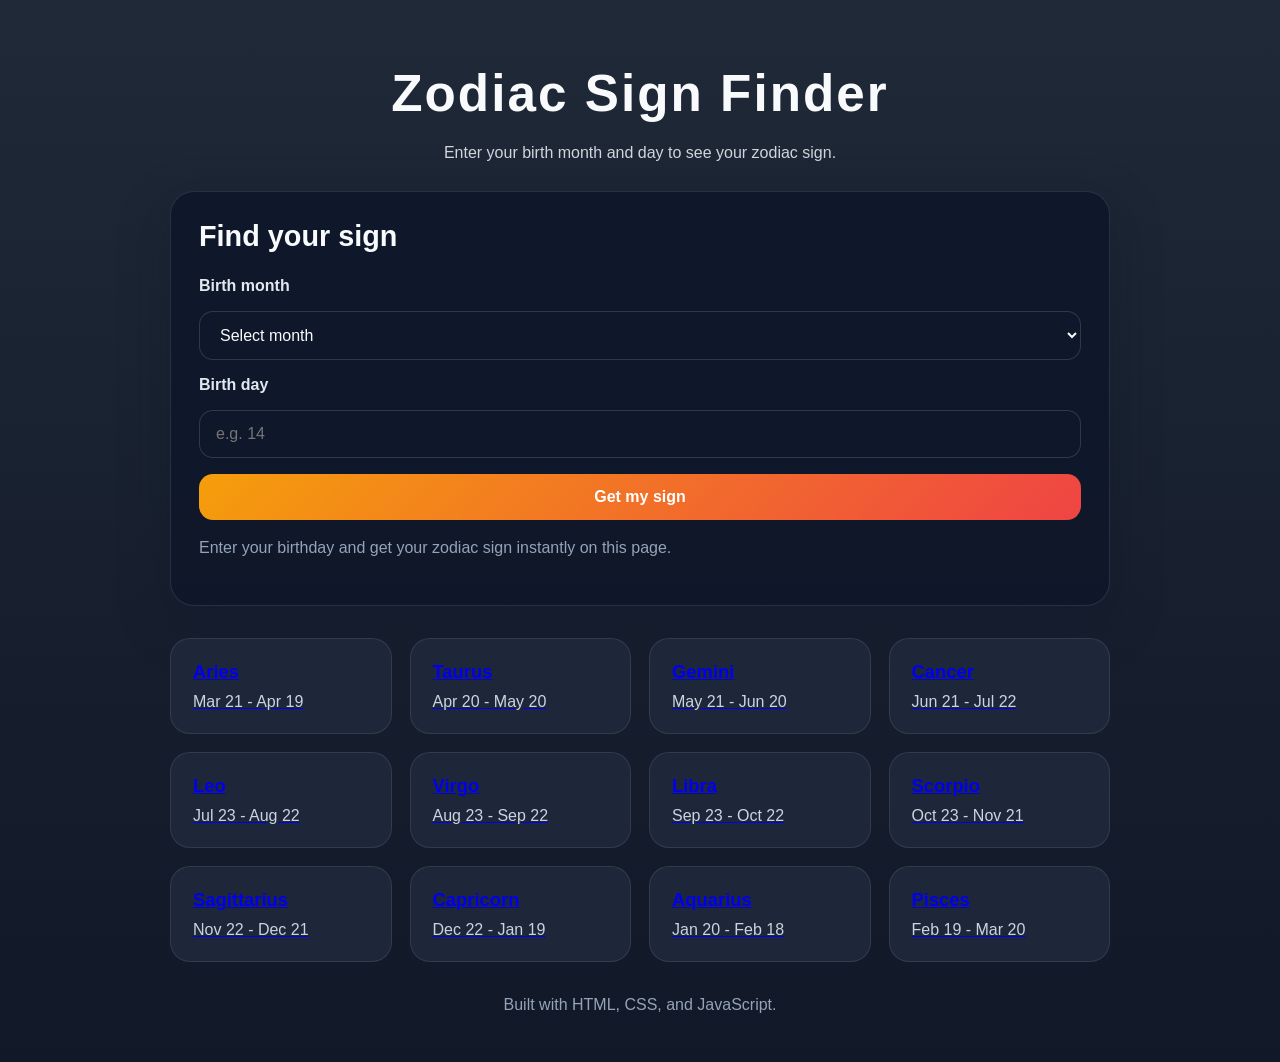
==== frontend/index.html @ d3443127 "First commit" ====
<!DOCTYPE html>
<html lang="en">
<head>
  <meta charset="UTF-8" />
  <meta name="viewport" content="width=device-width, initial-scale=1.0" />
  <title>Zodiac Sign Finder</title>
  <link rel="stylesheet" href="style.css" />
</head>
<body>
  <main class="page">
    <section class="hero">
      <h1>Zodiac Sign Finder</h1>
      <p>Enter your birth month and day to see your zodiac sign.</p>
    </section>

    <section class="card">
      <h2>Find your sign</h2>
      <form class="sign-form" id="zodiac-form">
        <label for="month">Birth month</label>
        <select id="month" name="month" required>
          <option value="">Select month</option>
          <option value="1">January</option>
          <option value="2">February</option>
          <option value="3">March</option>
          <option value="4">April</option>
          <option value="5">May</option>
          <option value="6">June</option>
          <option value="7">July</option>
          <option value="8">August</option>
          <option value="9">September</option>
          <option value="10">October</option>
          <option value="11">November</option>
          <option value="12">December</option>
        </select>

        <label for="day">Birth day</label>
        <input id="day" name="day" type="number" min="1" max="31" placeholder="e.g. 14" required />

        <button type="submit">Get my sign</button>
      </form>
      <p class="help-text">Enter your birthday and get your zodiac sign instantly on this page.</p>
      <p class="result" id="result" aria-live="polite"></p>
    </section>

    <section class="grid">
      <a href="pages/aries.html" class="sign-link">
        <article class="sign-card">
          <h3>Aries</h3>
          <p>Mar 21 - Apr 19</p>
        </article>
      </a>
      <a href="pages/taurus.html" class="sign-link">
        <article class="sign-card">
          <h3>Taurus</h3>
        <p>Apr 20 - May 20</p>
      </article>
      </a>
      <a href="pages/gemini.html" class="sign-link">
        <article class="sign-card">
          <h3>Gemini</h3>
          <p>May 21 - Jun 20</p>
        </article>
      </a>
      <a href="pages/cancer.html" class="sign-link">
        <article class="sign-card">
          <h3>Cancer</h3>
          <p>Jun 21 - Jul 22</p>
        </article>
      </a>
      <a href="pages/leo.html" class="sign-link">
        <article class="sign-card">
          <h3>Leo</h3>
        <p>Jul 23 - Aug 22</p>
      </article>
      </a>
      <a href="pages/virgo.html" class="sign-link">
        <article class="sign-card">
          <h3>Virgo</h3>
          <p>Aug 23 - Sep 22</p>
        </article>
      </a>
      <a href="pages/libra.html" class="sign-link">
        <article class="sign-card">
          <h3>Libra</h3>
          <p>Sep 23 - Oct 22</p>
        </article>
      </a>
      <a href="pages/scorpio.html" class="sign-link">
        <article class="sign-card">
          <h3>Scorpio</h3>
          <p>Oct 23 - Nov 21</p>
        </article>
      </a>
      <a href="pages/sagittarius.html" class="sign-link">
        <article class="sign-card">
          <h3>Sagittarius</h3>
          <p>Nov 22 - Dec 21</p>
        </article>
      </a>
      <a href="pages/capricorn.html" class="sign-link">
        <article class="sign-card">
          <h3>Capricorn</h3>
          <p>Dec 22 - Jan 19</p>
        </article>
      </a>
      <a href="pages/aquarius.html" class="sign-link">
        <article class="sign-card">
          <h3>Aquarius</h3>
          <p>Jan 20 - Feb 18</p>
        </article>
      </a>
      <a href="pages/pisces.html" class="sign-link">
        <article class="sign-card">
          <h3>Pisces</h3>
          <p>Feb 19 - Mar 20</p>
        </article>
      </a>
    </section>

    <footer class="footer">
      <p>Built with HTML, CSS, and JavaScript.</p>
    </footer>
  </main>
  <script src="script.js"></script>
</body>
</html>
---- frontend/style.css ----
* {
  box-sizing: border-box;
}

body {
  margin: 0;
  font-family: 'Segoe UI', Tahoma, Geneva, Verdana, sans-serif;
  background: linear-gradient(180deg, #1f2937, #111827);
  color: #f8fafc;
}

.page {
  max-width: 980px;
  margin: 0 auto;
  padding: 32px 20px;
}

.hero {
  text-align: center;
  padding: 32px 0 24px;
}

.hero h1 {
  margin: 0;
  font-size: clamp(2.5rem, 4vw, 4rem);
  letter-spacing: 0.04em;
}

.hero p {
  margin: 16px auto 0;
  max-width: 680px;
  line-height: 1.75;
  color: #d1d5db;
}

.card {
  background: rgba(15, 23, 42, 0.94);
  border: 1px solid rgba(148, 163, 184, 0.18);
  border-radius: 24px;
  padding: 28px;
  margin-bottom: 32px;
  box-shadow: 0 18px 50px rgba(15, 23, 42, 0.35);
}

.card h2 {
  margin-top: 0;
  font-size: 1.8rem;
}

.sign-form {
  display: grid;
  gap: 16px;
  margin-top: 20px;
}

.sign-form label {
  font-weight: 600;
  color: #e2e8f0;
}

.sign-form select,
.sign-form input {
  width: 100%;
  padding: 14px 16px;
  border-radius: 14px;
  border: 1px solid rgba(148, 163, 184, 0.24);
  background: #0f172a;
  color: #f8fafc;
  font-size: 1rem;
}

.sign-form button {
  padding: 14px 18px;
  border: none;
  border-radius: 14px;
  background: linear-gradient(135deg, #f59e0b, #ef4444);
  color: white;
  font-size: 1rem;
  font-weight: 700;
  cursor: pointer;
  transition: transform 0.2s ease, box-shadow 0.2s ease;
}

.sign-form button:hover {
  transform: translateY(-1px);
  box-shadow: 0 12px 24px rgba(239, 68, 68, 0.2);
}

.help-text {
  margin-top: 14px;
  color: #94a3b8;
  line-height: 1.7;
}

.grid {
  display: grid;
  gap: 18px;
  grid-template-columns: repeat(auto-fit, minmax(180px, 1fr));
}

.sign-card {
  background: rgba(30, 41, 59, 0.94);
  border: 1px solid rgba(148, 163, 184, 0.16);
  border-radius: 20px;
  padding: 22px;
}

.sign-card h3 {
  margin: 0 0 10px;
  font-size: 1.15rem;
}

.sign-card p {
  margin: 0;
  color: #cbd5e1;
}

.footer {
  margin-top: 34px;
  text-align: center;
  color: #94a3b8;
}

@media (max-width: 560px) {
  .page {
    padding: 20px 16px;
  }

  .card {
    padding: 22px;
  }
}
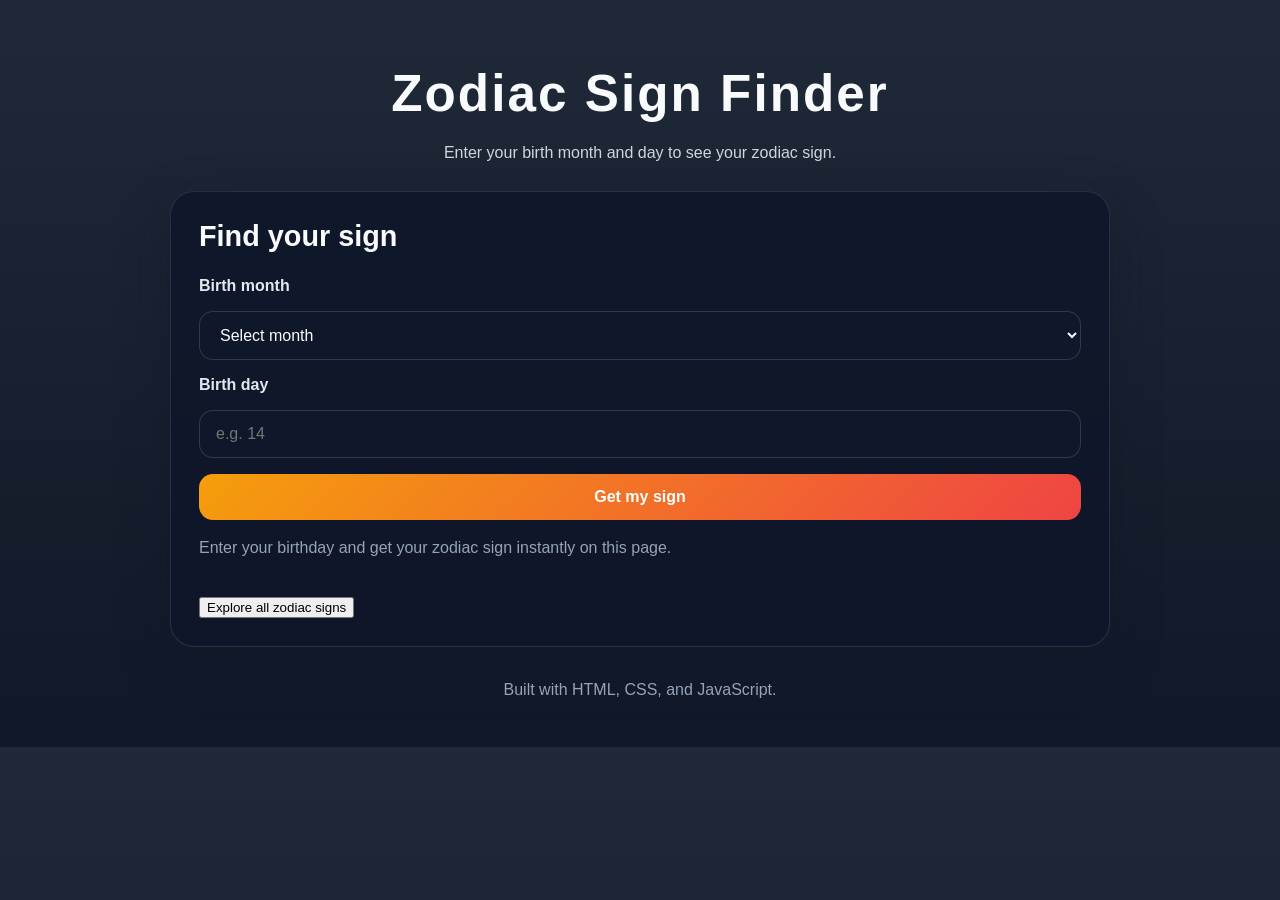
==== commit c0170e68: "first commit for frontend" ====
--- a/frontend/index.html
+++ b/frontend/index.html
@@ -39,10 +39,13 @@
         <button type="submit">Get my sign</button>
       </form>
       <p class="help-text">Enter your birthday and get your zodiac sign instantly on this page.</p>
-      <p class="result" id="result" aria-live="polite"></p>
+      <div class="result hidden" id="result" aria-live="polite"></div>
+      <button type="button" class="explore-btn" id="explore-btn">
+        Explore all zodiac signs
+      </button>
     </section>
 
-    <section class="grid">
+    <section class="grid hidden" id="zodiac-grid">
       <a href="pages/aries.html" class="sign-link">
         <article class="sign-card">
           <h3>Aries</h3>
--- a/frontend/style.css
+++ b/frontend/style.css
@@ -121,6 +121,74 @@
   color: #94a3b8;
 }
 
+.hidden {
+  display: none;
+}
+
+.explore-btn {
+  margin-top: 20px;
+}
+
+.detail-page {
+  min-height: 100vh;
+  padding: 40px 20px;
+}
+
+.back-button {
+  display: inline-block;
+  margin-bottom: 20px;
+  padding: 10px 18px;
+  background: #4f46e5;
+  color: white;
+  border-radius: 8px;
+  text-decoration: none;
+  font-weight: bold;
+  transition: 0.3s;
+}
+
+.back-button:hover {
+  background: #3730a3;
+}
+
+.detail-card {
+  color:#333;
+  max-width: 800px;
+  margin: 0 auto;
+  padding: 30px;
+  border-radius: 20px;
+  background: white;
+  box-shadow: 0 10px 30px rgba(0, 0, 0, 0.15);
+}
+
+.detail-card h1 {
+  color:#222;
+  text-align: center;
+  font-size: 42px;
+  margin-bottom: 10px;
+}
+
+.detail-card .date {
+  color:#666;
+  text-align: center;
+  font-weight: bold;
+  margin-bottom: 25px;
+}
+
+.detail-card h2 {
+  margin-top: 25px;
+  color: #7c3aed;
+}
+
+.detail-card p,
+.detail-card li {
+  color:#333;
+  line-height: 1.7;
+}
+
+.detail-card ul {
+  padding-left: 22px;
+}
+
 @media (max-width: 560px) {
   .page {
     padding: 20px 16px;
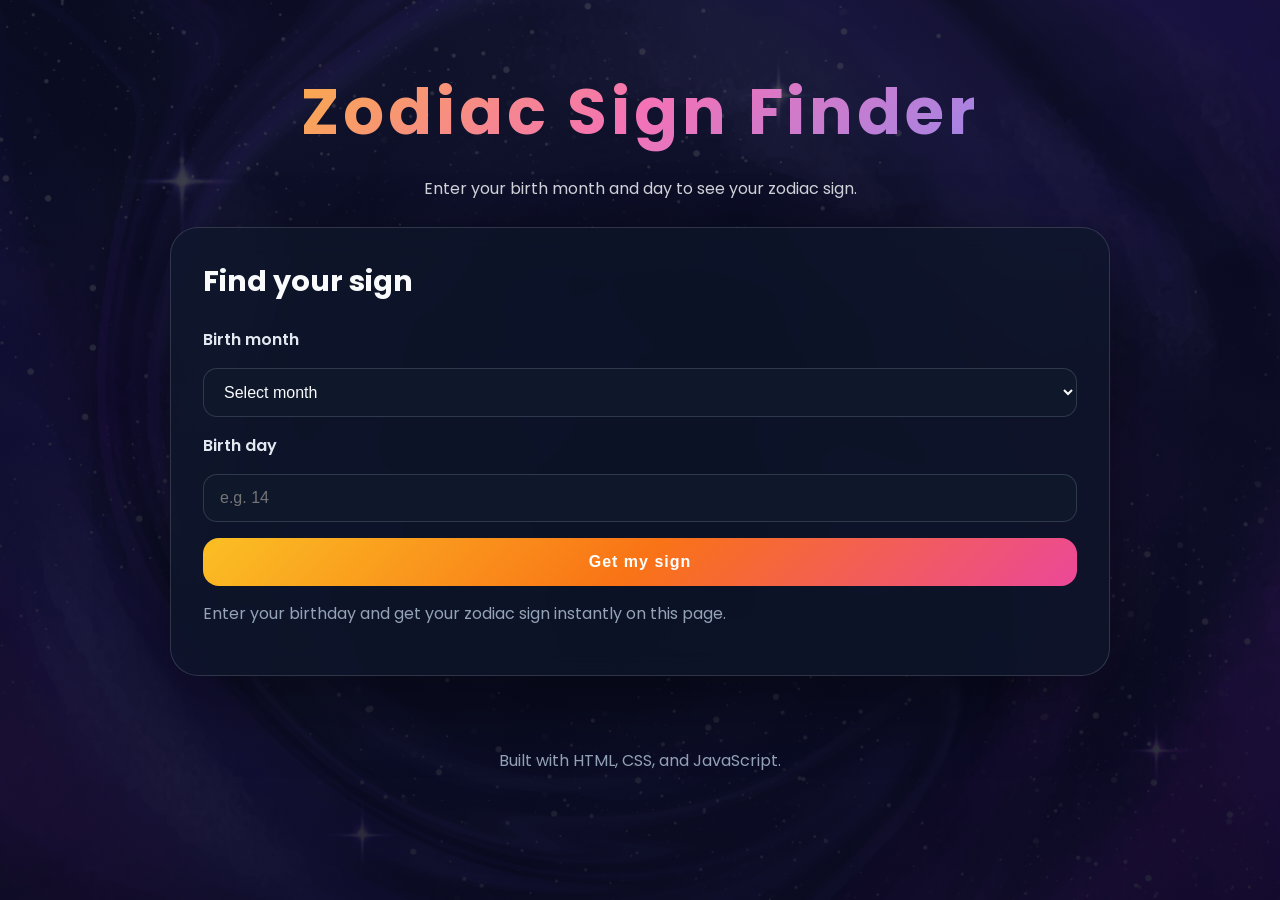
==== commit 740be1ea: "latest update add to all" ====
--- a/frontend/index.html
+++ b/frontend/index.html
@@ -40,12 +40,16 @@
       </form>
       <p class="help-text">Enter your birthday and get your zodiac sign instantly on this page.</p>
       <div class="result hidden" id="result" aria-live="polite"></div>
-      <button type="button" class="explore-btn" id="explore-btn">
+      <!-- <button type="button" class="explore-btn" id="explore-btn">
         Explore all zodiac signs
-      </button>
+      </button> -->
     </section>
 
     <section class="grid hidden" id="zodiac-grid">
+
+    </section>
+
+    <!-- <section class="grid hidden" id="zodiac-grid">
       <a href="pages/aries.html" class="sign-link">
         <article class="sign-card">
           <h3>Aries</h3>
@@ -118,12 +122,12 @@
           <p>Feb 19 - Mar 20</p>
         </article>
       </a>
-    </section>
+    </section> -->
 
     <footer class="footer">
       <p>Built with HTML, CSS, and JavaScript.</p>
     </footer>
   </main>
-  <script src="script.js"></script>
+  <script src="script.js?v=2"></script>
 </body>
 </html>
--- a/frontend/style.css
+++ b/frontend/style.css
@@ -1,3 +1,4 @@
+@import url('https://fonts.googleapis.com/css2?family=Cinzel:wght@700&family=Poppins:wght@300;400;500;600;700&display=swap');
 * {
   box-sizing: border-box;
 }
@@ -5,8 +6,12 @@
 body {
   margin: 0;
   font-family: 'Segoe UI', Tahoma, Geneva, Verdana, sans-serif;
-  background: linear-gradient(180deg, #1f2937, #111827);
+  background:
+    radial-gradient(circle at top left, rgba(139, 92, 246, 0.35), transparent 35%),
+    radial-gradient(circle at bottom right, rgba(245, 158, 11, 0.22), transparent 30%),
+    linear-gradient(180deg, #0f172a, #020617);
   color: #f8fafc;
+  min-height: 100vh;
 }
 
 .page {
@@ -20,10 +25,19 @@
   padding: 32px 0 24px;
 }
 
-.hero h1 {
+/* .hero h1 {
   margin: 0;
   font-size: clamp(2.5rem, 4vw, 4rem);
   letter-spacing: 0.04em;
+} */
+
+.hero h1 {
+  margin: 0;
+  font-size: clamp(2.8rem, 5vw, 4.5rem);
+  letter-spacing: 0.06em;
+  background: linear-gradient(135deg, #fbbf24, #f472b6, #818cf8);
+  -webkit-background-clip: text;
+  -webkit-text-fill-color: transparent;
 }
 
 .hero p {
@@ -33,13 +47,23 @@
   color: #d1d5db;
 }
 
-.card {
+/* .card {
   background: rgba(15, 23, 42, 0.94);
   border: 1px solid rgba(148, 163, 184, 0.18);
   border-radius: 24px;
   padding: 28px;
   margin-bottom: 32px;
   box-shadow: 0 18px 50px rgba(15, 23, 42, 0.35);
+} */
+
+.card {
+  background: rgba(15, 23, 42, 0.72);
+  border: 1px solid rgba(255, 255, 255, 0.14);
+  border-radius: 28px;
+  padding: 32px;
+  margin-bottom: 32px;
+  box-shadow: 0 24px 70px rgba(0, 0, 0, 0.35);
+  backdrop-filter: blur(14px);
 }
 
 .card h2 {
@@ -70,20 +94,21 @@
 }
 
 .sign-form button {
-  padding: 14px 18px;
+  padding: 15px 20px;
   border: none;
-  border-radius: 14px;
-  background: linear-gradient(135deg, #f59e0b, #ef4444);
+  border-radius: 16px;
+  background: linear-gradient(135deg, #fbbf24, #f97316, #ec4899);
   color: white;
   font-size: 1rem;
-  font-weight: 700;
+  font-weight: bold;
+  letter-spacing: 1px;
   cursor: pointer;
-  transition: transform 0.2s ease, box-shadow 0.2s ease;
+  transition: all .3s ease;
 }
 
 .sign-form button:hover {
-  transform: translateY(-1px);
-  box-shadow: 0 12px 24px rgba(239, 68, 68, 0.2);
+  transform: translateY(-3px);
+  box-shadow: 0 15px 35px rgba(236,72,153,.35);
 }
 
 .help-text {
@@ -148,14 +173,20 @@
 
 .back-button:hover {
   background: #3730a3;
+  transform: translateY(-5px);
+  transition: 0.3s;
 }
 
 .detail-card {
-  color:#333;
-  max-width: 800px;
+  font-size:30px;
+  text-align:center;
+  margin-bottom:10px;
+  color:#222;
+  max-width: 900px;
   margin: 0 auto;
   padding: 30px;
   border-radius: 20px;
+  transition: 0.3s;
   background: white;
   box-shadow: 0 10px 30px rgba(0, 0, 0, 0.15);
 }
@@ -174,9 +205,22 @@
   margin-bottom: 25px;
 }
 
-.detail-card h2 {
-  margin-top: 25px;
-  color: #7c3aed;
+/* .detail-card h2{
+
+    color:#6d28d9;
+
+    margin-top:35px;
+
+    margin-bottom:10px;
+
+} */
+
+.detail-card h2{
+    display:flex;
+    align-items:center;
+    justify-content:center;
+    gap:12px;
+    font-size:38px;
 }
 
 .detail-card p,
@@ -189,6 +233,184 @@
   padding-left: 22px;
 }
 
+.detail-card:hover {
+  transform: translateY(-5px);
+}
+
+.zodiac-image {
+  width:150px;
+  display:block;
+  margin: 0 auto 20px;
+}
+
+.card-image{
+
+    width:100%;
+
+    height:220px;
+
+    object-fit:cover;
+
+    border-radius:15px;
+
+    margin-bottom:15px;
+
+}
+
+.detail-image{
+
+    width:250px;
+
+    display:block;
+
+    margin:auto;
+
+    margin-bottom:30px;
+
+}
+
+.sign-icon {
+  font-size: 2.4rem;
+  margin-bottom: 12px;
+}
+
+.sign-card {
+  text-align: center;
+}
+
+.sign-card p:last-child {
+  margin-top: 10px;
+  color: #fbbf24;
+  font-weight: bold;
+}
+
+
+.sign-card {
+  background: rgba(30, 41, 59, 0.78);
+  border: 1px solid rgba(255, 255, 255, 0.14);
+  border-radius: 22px;
+  padding: 24px;
+  transition: 0.3s;
+  backdrop-filter: blur(10px);
+}
+
+.sign-card:hover {
+  transform: translateY(-8px);
+  box-shadow: 0 18px 40px rgba(129, 140, 248, 0.25);
+}
+/* DB detail page */
+/* #icon {
+  width: 120px;
+  height: 120px;
+  display: block;
+  margin: 0 auto 20px;
+  object-fit: contain;
+} */
+
+#icon{
+
+    width:170px;
+
+    display:block;
+
+    margin:auto;
+
+    margin-bottom:20px;
+
+}
+
+#name {
+  text-align: center;
+}
+
+#dateRange{
+    text-align:center;
+    color:#666;
+    font-size:18px;
+}
+
+#element{
+    text-align:center;
+    font-size:22px;
+    font-weight:bold;
+    color:#2563eb;
+    margin-bottom:35px;
+}
+
+#luckyColor{
+    font-weight:bold;
+    color:#7c3aed;
+}
+
+#description,
+#personality,
+#strengths,
+#weaknesses,
+#love,
+#career,
+#luckyColor,
+#luckyNumber{
+
+    background:#f8fafc;
+
+    border-left:6px solid #7c3aed;
+
+    border-radius:15px;
+
+    text-align: left;
+
+    padding:18px;
+
+    margin-bottom:25px;
+
+    box-shadow:0 8px 20px rgba(0,0,0,.08);
+
+}
+
+#description:hover,
+#personality:hover,
+#strengths:hover,
+#weaknesses:hover,
+#love:hover,
+#career:hover{
+
+    transform:translateY(-4px);
+
+    transition:.3s;
+
+}
+
+.explore-btn {
+  width: 100%;
+  margin-top: 24px;
+  padding: 15px;
+  border: none;
+  border-radius: 16px;
+  background: linear-gradient(135deg, #6366f1, #8b5cf6);
+  color: white;
+  font-size: 1rem;
+  font-weight: bold;
+  cursor: pointer;
+  transition: all .3s ease;
+}
+
+.explore-btn:hover {
+  transform: translateY(-3px);
+  box-shadow: 0 15px 35px rgba(99,102,241,.35);
+}
+
+.sign-icon-img {
+  width: 70px;
+  height: 70px;
+  object-fit: contain;
+  display: block;
+  margin: 0 auto 14px;
+}
+
+.sign-link {
+  text-decoration: none;
+}
+
 @media (max-width: 560px) {
   .page {
     padding: 20px 16px;
@@ -198,3 +420,328 @@
     padding: 22px;
   }
 }
+/* ===== Professional Detail Page Design ===== */
+
+.detail-page {
+  min-height: 100vh;
+  padding: 40px 20px;
+  background: linear-gradient(135deg, #15162b, #30204f, #0f172a);
+  color: #f8fafc;
+}
+
+.detail-card {
+  max-width: 780px;
+  margin: 30px auto;
+  padding: 36px;
+  border-radius: 28px;
+  background: rgba(20, 24, 45, 0.88);
+  box-shadow: 0 25px 70px rgba(0, 0, 0, 0.45);
+  border: 1px solid rgba(255, 255, 255, 0.12);
+  animation: detailFade 0.6s ease;
+}
+
+.zodiac-image {
+  display: block;
+  width: 170px;
+  height: 170px;
+  object-fit: cover;
+  border-radius: 22px;
+  margin: 0 auto 18px;
+  box-shadow: 0 0 35px rgba(255, 210, 90, 0.45);
+}
+
+.detail-card h1 {
+  text-align: center;
+  font-size: 42px;
+  margin: 10px 0;
+  color: #ffffff;
+}
+
+#dateRange {
+  text-align: center;
+  color: #cbd5e1;
+  margin-bottom: 30px;
+  background: transparent;
+}
+
+.detail-card h2 {
+  margin-top: 24px;
+  margin-bottom: 10px;
+  color: #facc15;
+  border-left: none;
+  padding-left: 0;
+  font-size: 22px;
+}
+
+.detail-card p {
+  color: #e5e7eb;
+  background: rgba(255, 255, 255, 0.08);
+  padding: 14px 16px;
+  border-radius: 14px;
+  line-height: 1.7;
+  margin: 0 0 12px;
+}
+
+#element,
+#luckyColor,
+#luckyNumber {
+  display: inline-block;
+  min-width: 120px;
+  text-align: center;
+  color: #111827;
+  background: #facc15;
+  font-weight: 700;
+}
+
+.back-button {
+  display: inline-block;
+  padding: 10px 18px;
+  border-radius: 999px;
+  background: rgba(255, 255, 255, 0.14);
+  color: white;
+  text-decoration: none;
+  font-weight: 700;
+}
+
+.back-button:hover {
+  background: #facc15;
+  color: #111827;
+}
+
+@keyframes detailFade {
+  from {
+    opacity: 0;
+    transform: translateY(28px);
+  }
+  to {
+    opacity: 1;
+    transform: translateY(0);
+  }
+}
+.detail-card p {
+  color: #1f2937 !important;
+  background: #ffffff !important;
+  font-weight: 600;
+}
+
+#description,
+#personality,
+#strengths,
+#weaknesses,
+#love,
+#career {
+  color: #1f2937 !important;
+  background: #ffffff !important;
+}
+
+#element,
+#luckyColor,
+#luckyNumber {
+  color: #111827 !important;
+  background: #facc15 !important;
+  font-weight: 700;
+}
+
+.detail-card h2 {
+  color: #facc15 !important;
+}
+/* ===== Better Text Design for Detail Page ===== */
+
+.detail-card p {
+  background: rgba(255, 255, 255, 0.08) !important;
+  color: #e5e7eb !important;
+  border: 1px solid rgba(255, 255, 255, 0.12);
+  border-radius: 14px;
+  padding: 14px 16px;
+  line-height: 1.8;
+  font-size: 15px;
+  font-weight: 500;
+  letter-spacing: 0.2px;
+  box-shadow: none;
+}
+
+#description,
+#personality,
+#strengths,
+#weaknesses,
+#love,
+#career {
+  background: rgba(15, 23, 42, 0.65) !important;
+  color: #f1f5f9 !important;
+}
+
+#dateRange {
+  background: transparent !important;
+  color: #cbd5e1 !important;
+  text-align: center;
+  border: none;
+}
+
+#element,
+#luckyColor,
+#luckyNumber {
+  background: linear-gradient(135deg, #facc15, #f97316) !important;
+  color: #111827 !important;
+  font-weight: 800;
+  border: none;
+}
+
+.detail-card h2 {
+  color: #facc15 !important;
+  text-align: center;
+  border-left: none !important;
+  padding-left: 0 !important;
+  margin-top: 26px;
+  font-size: 18px;
+  letter-spacing: 0.4px;
+}
+body {
+    font-family: 'Poppins', sans-serif;
+}
+
+.detail-card h1 {
+    font-family: 'Cinzel', serif;
+    font-size: 42px;
+    letter-spacing: 2px;
+    color: #fff;
+}
+
+.detail-card h2 {
+    font-family: 'Poppins', sans-serif;
+    font-weight: 700;
+}
+
+.detail-card p {
+    font-family: 'Poppins', sans-serif;
+    font-size: 16px;
+    line-height: 1.8;
+}
+.detail-card p {
+    text-align: left;
+}
+.detail-card p {
+    transition: all 0.3s ease;
+}
+
+.detail-card p:hover {
+    transform: translateY(-3px);
+    border-color: #facc15;
+    box-shadow: 0 0 15px rgba(250,204,21,0.4);
+}
+#name {
+    font-size: 48px;
+    color: #ffd700;
+    text-shadow: 0 0 15px rgba(255,215,0,0.7);
+}
+body {
+  background:
+    linear-gradient(rgba(5, 7, 25, 0.75), rgba(5, 7, 25, 0.85)),
+    url("Images/galaxy-bg.jpg");
+
+  background-size: cover;
+  background-position: center;
+  background-repeat: no-repeat;
+  background-attachment: fixed;
+}
+.sign-card img {
+    width: 180px;
+    height: 260px;
+    object-fit: cover;
+    border-radius: 18px;
+    transition: 0.3s;
+}
+#zodiac-grid {
+  display: grid;
+  grid-template-columns: repeat(4, 1fr);
+  gap: 22px;
+  max-width: 920px;
+  margin: 36px auto;
+}
+
+.sign-link {
+  text-decoration: none;
+}
+
+.sign-card {
+  padding: 0 !important;
+  background: transparent !important;
+  border: none !important;
+  box-shadow: none !important;
+  overflow: hidden;
+  border-radius: 22px;
+}
+
+.sign-icon-img {
+  width: 100%;
+  height: 300px;
+  object-fit: contain;
+  border-radius: 22px;
+  transition: 0.35s ease;
+  box-shadow: 0 12px 35px rgba(0, 0, 0, 0.45);
+}
+
+.sign-icon-img:hover {
+  transform: scale(1.07) translateY(-6px);
+  box-shadow: 0 0 35px rgba(250, 204, 21, 0.8);
+}
+
+@media (max-width: 768px) {
+  #zodiac-grid {
+    grid-template-columns: repeat(2, 1fr);
+  }
+
+  .sign-icon-img {
+    height: 230px;
+  }
+}
+#zodiac-grid {
+  grid-template-columns: repeat(3, 1fr) !important;
+  gap: 28px !important;
+  max-width: 980px !important;
+}
+
+.sign-card {
+  width: 260px !important;
+  height: 360px !important;
+  overflow: visible !important;
+}
+
+.sign-icon-img {
+  width: 260px !important;
+  height: 360px !important;
+  object-fit: contain !important;
+  border-radius: 22px;
+}
+.result-box {
+  text-align: center;
+  padding: 24px;
+  margin-top: 20px;
+  border-radius: 22px;
+  background: rgba(15, 23, 42, 0.75);
+  border: 1px solid rgba(250, 204, 21, 0.35);
+  box-shadow: 0 0 35px rgba(250, 204, 21, 0.25);
+}
+
+.result-symbol {
+  font-size: 70px;
+  color: #facc15;
+  text-shadow: 0 0 20px rgba(250, 204, 21, 0.9);
+}
+
+.result-box h3 {
+  font-size: 42px;
+  color: #ffffff;
+  margin: 8px 0;
+}
+
+.result-date {
+  color: #c4b5fd;
+  font-size: 18px;
+  font-weight: 700;
+}
+
+.result-element {
+  color: #38bdf8;
+  font-size: 18px;
+  font-weight: 800;
+}
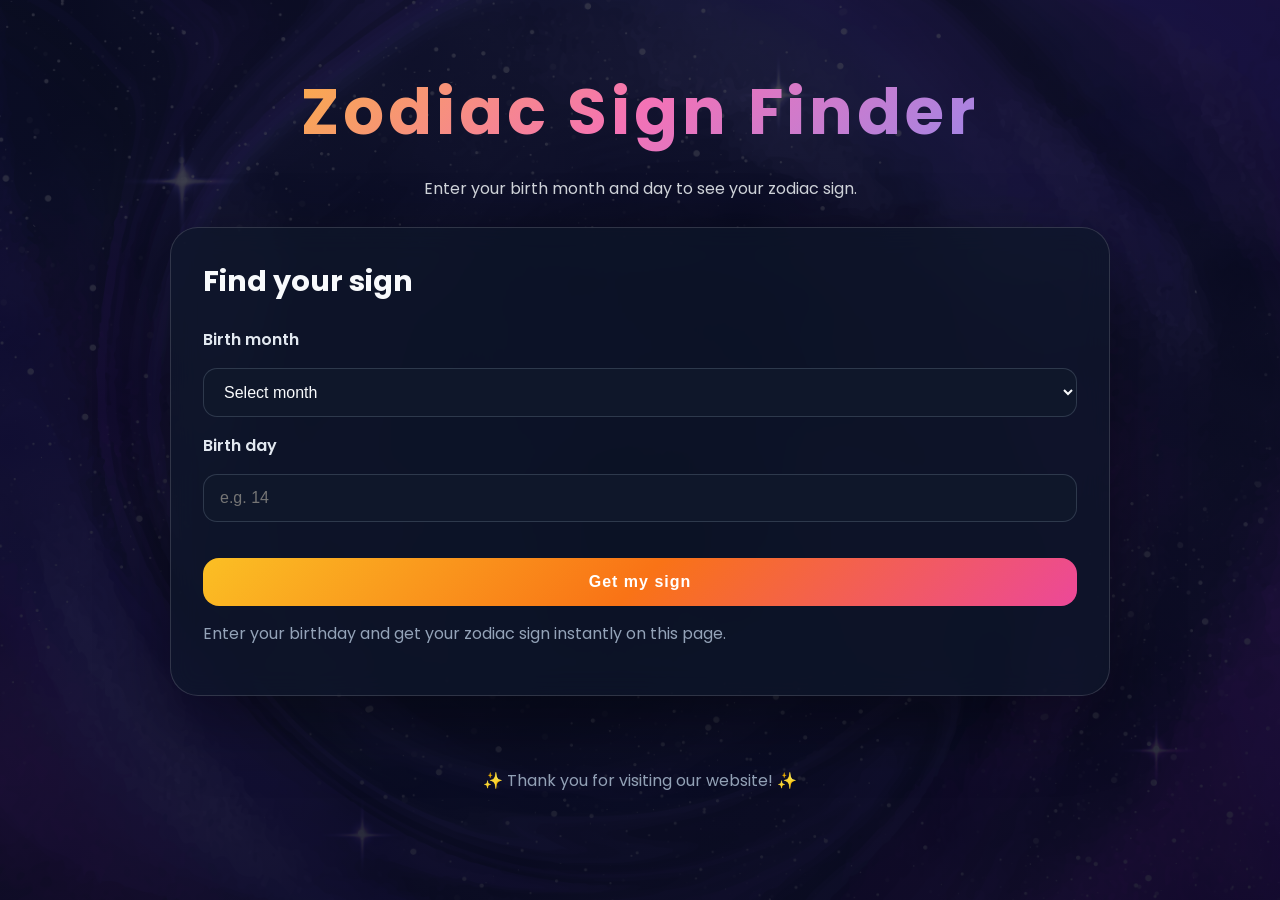
==== commit 7a5e45f6: "update latest" ====
--- a/frontend/index.html
+++ b/frontend/index.html
@@ -125,7 +125,7 @@
     </section> -->
 
     <footer class="footer">
-      <p>Built with HTML, CSS, and JavaScript.</p>
+      <p>✨ Thank you for visiting our website! ✨</p>
     </footer>
   </main>
   <script src="script.js?v=2"></script>
--- a/frontend/style.css
+++ b/frontend/style.css
@@ -1,17 +1,21 @@
 @import url('https://fonts.googleapis.com/css2?family=Cinzel:wght@700&family=Poppins:wght@300;400;500;600;700&display=swap');
+
 * {
   box-sizing: border-box;
 }
 
 body {
   margin: 0;
-  font-family: 'Segoe UI', Tahoma, Geneva, Verdana, sans-serif;
+  min-height: 100vh;
+  font-family: 'Poppins', sans-serif;
+  color: #f8fafc;
   background:
-    radial-gradient(circle at top left, rgba(139, 92, 246, 0.35), transparent 35%),
-    radial-gradient(circle at bottom right, rgba(245, 158, 11, 0.22), transparent 30%),
-    linear-gradient(180deg, #0f172a, #020617);
-  color: #f8fafc;
-  min-height: 100vh;
+    linear-gradient(rgba(5, 7, 25, 0.75), rgba(5, 7, 25, 0.85)),
+    url("Images/galaxy-bg.jpg");
+  background-size: cover;
+  background-position: center;
+  background-repeat: no-repeat;
+  background-attachment: fixed;
 }
 
 .page {
@@ -24,12 +28,6 @@
   text-align: center;
   padding: 32px 0 24px;
 }
-
-/* .hero h1 {
-  margin: 0;
-  font-size: clamp(2.5rem, 4vw, 4rem);
-  letter-spacing: 0.04em;
-} */
 
 .hero h1 {
   margin: 0;
@@ -46,15 +44,6 @@
   line-height: 1.75;
   color: #d1d5db;
 }
-
-/* .card {
-  background: rgba(15, 23, 42, 0.94);
-  border: 1px solid rgba(148, 163, 184, 0.18);
-  border-radius: 24px;
-  padding: 28px;
-  margin-bottom: 32px;
-  box-shadow: 0 18px 50px rgba(15, 23, 42, 0.35);
-} */
 
 .card {
   background: rgba(15, 23, 42, 0.72);
@@ -93,7 +82,10 @@
   font-size: 1rem;
 }
 
-.sign-form button {
+.sign-form button,
+.explore-btn {
+  width: 100%;
+  margin-top: 20px;
   padding: 15px 20px;
   border: none;
   border-radius: 16px;
@@ -103,12 +95,13 @@
   font-weight: bold;
   letter-spacing: 1px;
   cursor: pointer;
-  transition: all .3s ease;
-}
-
-.sign-form button:hover {
+  transition: all 0.3s ease;
+}
+
+.sign-form button:hover,
+.explore-btn:hover {
   transform: translateY(-3px);
-  box-shadow: 0 15px 35px rgba(236,72,153,.35);
+  box-shadow: 0 15px 35px rgba(236, 72, 153, 0.35);
 }
 
 .help-text {
@@ -117,27 +110,8 @@
   line-height: 1.7;
 }
 
-.grid {
-  display: grid;
-  gap: 18px;
-  grid-template-columns: repeat(auto-fit, minmax(180px, 1fr));
-}
-
-.sign-card {
-  background: rgba(30, 41, 59, 0.94);
-  border: 1px solid rgba(148, 163, 184, 0.16);
-  border-radius: 20px;
-  padding: 22px;
-}
-
-.sign-card h3 {
-  margin: 0 0 10px;
-  font-size: 1.15rem;
-}
-
-.sign-card p {
-  margin: 0;
-  color: #cbd5e1;
+.hidden {
+  display: none;
 }
 
 .footer {
@@ -146,287 +120,106 @@
   color: #94a3b8;
 }
 
-.hidden {
-  display: none;
-}
-
-.explore-btn {
+/* Result box */
+
+.result-box {
+  text-align: center;
+  padding: 24px;
   margin-top: 20px;
-}
+  border-radius: 22px;
+  background: rgba(15, 23, 42, 0.75);
+  border: 1px solid rgba(250, 204, 21, 0.35);
+  box-shadow: 0 0 35px rgba(250, 204, 21, 0.25);
+}
+
+.result-symbol {
+  font-size: 70px;
+  color: #facc15;
+  text-shadow: 0 0 20px rgba(250, 204, 21, 0.9);
+}
+
+.result-box h3 {
+  font-size: 42px;
+  color: #ffffff;
+  margin: 8px 0;
+}
+
+.result-date {
+  color: #c4b5fd;
+  font-size: 18px;
+  font-weight: 700;
+}
+
+.result-element {
+  color: #38bdf8;
+  font-size: 18px;
+  font-weight: 800;
+}
+
+/* Zodiac grid */
+
+#zodiac-grid {
+  display: grid;
+  grid-template-columns: repeat(3, 1fr);
+  gap: 28px;
+  max-width: 980px;
+  margin: 36px auto;
+}
+
+.sign-link {
+  text-decoration: none;
+}
+
+.sign-card {
+  width: 260px;
+  height: 360px;
+  padding: 0;
+  background: transparent;
+  border: none;
+  box-shadow: none;
+  overflow: visible;
+  border-radius: 22px;
+  transition: 0.3s ease;
+}
+
+.sign-icon-img {
+  width: 260px;
+  height: 360px;
+  object-fit: contain;
+  border-radius: 22px;
+  transition: 0.35s ease;
+  box-shadow: 0 12px 35px rgba(0, 0, 0, 0.45);
+}
+
+.sign-icon-img:hover {
+  transform: scale(1.07) translateY(-6px);
+  box-shadow: 0 0 35px rgba(250, 204, 21, 0.8);
+}
+
+/* Detail page */
 
 .detail-page {
   min-height: 100vh;
   padding: 40px 20px;
+  color: #f8fafc;
 }
 
 .back-button {
   display: inline-block;
   margin-bottom: 20px;
   padding: 10px 18px;
-  background: #4f46e5;
+  border-radius: 999px;
+  background: rgba(255, 255, 255, 0.14);
   color: white;
-  border-radius: 8px;
   text-decoration: none;
-  font-weight: bold;
+  font-weight: 700;
   transition: 0.3s;
 }
 
 .back-button:hover {
-  background: #3730a3;
-  transform: translateY(-5px);
-  transition: 0.3s;
-}
-
-.detail-card {
-  font-size:30px;
-  text-align:center;
-  margin-bottom:10px;
-  color:#222;
-  max-width: 900px;
-  margin: 0 auto;
-  padding: 30px;
-  border-radius: 20px;
-  transition: 0.3s;
-  background: white;
-  box-shadow: 0 10px 30px rgba(0, 0, 0, 0.15);
-}
-
-.detail-card h1 {
-  color:#222;
-  text-align: center;
-  font-size: 42px;
-  margin-bottom: 10px;
-}
-
-.detail-card .date {
-  color:#666;
-  text-align: center;
-  font-weight: bold;
-  margin-bottom: 25px;
-}
-
-/* .detail-card h2{
-
-    color:#6d28d9;
-
-    margin-top:35px;
-
-    margin-bottom:10px;
-
-} */
-
-.detail-card h2{
-    display:flex;
-    align-items:center;
-    justify-content:center;
-    gap:12px;
-    font-size:38px;
-}
-
-.detail-card p,
-.detail-card li {
-  color:#333;
-  line-height: 1.7;
-}
-
-.detail-card ul {
-  padding-left: 22px;
-}
-
-.detail-card:hover {
-  transform: translateY(-5px);
-}
-
-.zodiac-image {
-  width:150px;
-  display:block;
-  margin: 0 auto 20px;
-}
-
-.card-image{
-
-    width:100%;
-
-    height:220px;
-
-    object-fit:cover;
-
-    border-radius:15px;
-
-    margin-bottom:15px;
-
-}
-
-.detail-image{
-
-    width:250px;
-
-    display:block;
-
-    margin:auto;
-
-    margin-bottom:30px;
-
-}
-
-.sign-icon {
-  font-size: 2.4rem;
-  margin-bottom: 12px;
-}
-
-.sign-card {
-  text-align: center;
-}
-
-.sign-card p:last-child {
-  margin-top: 10px;
-  color: #fbbf24;
-  font-weight: bold;
-}
-
-
-.sign-card {
-  background: rgba(30, 41, 59, 0.78);
-  border: 1px solid rgba(255, 255, 255, 0.14);
-  border-radius: 22px;
-  padding: 24px;
-  transition: 0.3s;
-  backdrop-filter: blur(10px);
-}
-
-.sign-card:hover {
-  transform: translateY(-8px);
-  box-shadow: 0 18px 40px rgba(129, 140, 248, 0.25);
-}
-/* DB detail page */
-/* #icon {
-  width: 120px;
-  height: 120px;
-  display: block;
-  margin: 0 auto 20px;
-  object-fit: contain;
-} */
-
-#icon{
-
-    width:170px;
-
-    display:block;
-
-    margin:auto;
-
-    margin-bottom:20px;
-
-}
-
-#name {
-  text-align: center;
-}
-
-#dateRange{
-    text-align:center;
-    color:#666;
-    font-size:18px;
-}
-
-#element{
-    text-align:center;
-    font-size:22px;
-    font-weight:bold;
-    color:#2563eb;
-    margin-bottom:35px;
-}
-
-#luckyColor{
-    font-weight:bold;
-    color:#7c3aed;
-}
-
-#description,
-#personality,
-#strengths,
-#weaknesses,
-#love,
-#career,
-#luckyColor,
-#luckyNumber{
-
-    background:#f8fafc;
-
-    border-left:6px solid #7c3aed;
-
-    border-radius:15px;
-
-    text-align: left;
-
-    padding:18px;
-
-    margin-bottom:25px;
-
-    box-shadow:0 8px 20px rgba(0,0,0,.08);
-
-}
-
-#description:hover,
-#personality:hover,
-#strengths:hover,
-#weaknesses:hover,
-#love:hover,
-#career:hover{
-
-    transform:translateY(-4px);
-
-    transition:.3s;
-
-}
-
-.explore-btn {
-  width: 100%;
-  margin-top: 24px;
-  padding: 15px;
-  border: none;
-  border-radius: 16px;
-  background: linear-gradient(135deg, #6366f1, #8b5cf6);
-  color: white;
-  font-size: 1rem;
-  font-weight: bold;
-  cursor: pointer;
-  transition: all .3s ease;
-}
-
-.explore-btn:hover {
+  background: #facc15;
+  color: #111827;
   transform: translateY(-3px);
-  box-shadow: 0 15px 35px rgba(99,102,241,.35);
-}
-
-.sign-icon-img {
-  width: 70px;
-  height: 70px;
-  object-fit: contain;
-  display: block;
-  margin: 0 auto 14px;
-}
-
-.sign-link {
-  text-decoration: none;
-}
-
-@media (max-width: 560px) {
-  .page {
-    padding: 20px 16px;
-  }
-
-  .card {
-    padding: 22px;
-  }
-}
-/* ===== Professional Detail Page Design ===== */
-
-.detail-page {
-  min-height: 100vh;
-  padding: 40px 20px;
-  background: linear-gradient(135deg, #15162b, #30204f, #0f172a);
-  color: #f8fafc;
 }
 
 .detail-card {
@@ -440,21 +233,26 @@
   animation: detailFade 0.6s ease;
 }
 
-.zodiac-image {
+.zodiac-image,
+#icon {
   display: block;
   width: 170px;
   height: 170px;
-  object-fit: cover;
+  object-fit: contain;
   border-radius: 22px;
   margin: 0 auto 18px;
   box-shadow: 0 0 35px rgba(255, 210, 90, 0.45);
 }
 
-.detail-card h1 {
-  text-align: center;
-  font-size: 42px;
+.detail-card h1,
+#name {
+  text-align: center;
+  font-family: 'Cinzel', serif;
+  font-size: 48px;
+  letter-spacing: 2px;
+  color: #ffd700;
+  text-shadow: 0 0 15px rgba(255, 215, 0, 0.7);
   margin: 10px 0;
-  color: #ffffff;
 }
 
 #dateRange {
@@ -462,66 +260,40 @@
   color: #cbd5e1;
   margin-bottom: 30px;
   background: transparent;
+  border: none;
 }
 
 .detail-card h2 {
-  margin-top: 24px;
+  text-align: center;
+  margin-top: 26px;
   margin-bottom: 10px;
   color: #facc15;
   border-left: none;
   padding-left: 0;
-  font-size: 22px;
+  font-size: 18px;
+  font-weight: 700;
+  letter-spacing: 0.4px;
 }
 
 .detail-card p {
+  text-align: left;
+  font-size: 16px;
+  line-height: 1.8;
+  font-weight: 500;
+  letter-spacing: 0.2px;
   color: #e5e7eb;
   background: rgba(255, 255, 255, 0.08);
+  border: 1px solid rgba(255, 255, 255, 0.12);
+  border-radius: 14px;
   padding: 14px 16px;
-  border-radius: 14px;
-  line-height: 1.7;
   margin: 0 0 12px;
-}
-
-#element,
-#luckyColor,
-#luckyNumber {
-  display: inline-block;
-  min-width: 120px;
-  text-align: center;
-  color: #111827;
-  background: #facc15;
-  font-weight: 700;
-}
-
-.back-button {
-  display: inline-block;
-  padding: 10px 18px;
-  border-radius: 999px;
-  background: rgba(255, 255, 255, 0.14);
-  color: white;
-  text-decoration: none;
-  font-weight: 700;
-}
-
-.back-button:hover {
-  background: #facc15;
-  color: #111827;
-}
-
-@keyframes detailFade {
-  from {
-    opacity: 0;
-    transform: translateY(28px);
-  }
-  to {
-    opacity: 1;
-    transform: translateY(0);
-  }
-}
-.detail-card p {
-  color: #1f2937 !important;
-  background: #ffffff !important;
-  font-weight: 600;
+  transition: all 0.3s ease;
+}
+
+.detail-card p:hover {
+  transform: translateY(-3px);
+  border-color: #facc15;
+  box-shadow: 0 0 15px rgba(250, 204, 21, 0.4);
 }
 
 #description,
@@ -530,218 +302,69 @@
 #weaknesses,
 #love,
 #career {
-  color: #1f2937 !important;
-  background: #ffffff !important;
+  background: rgba(15, 23, 42, 0.65);
+  color: #f1f5f9;
 }
 
 #element,
 #luckyColor,
 #luckyNumber {
-  color: #111827 !important;
-  background: #facc15 !important;
-  font-weight: 700;
-}
-
-.detail-card h2 {
-  color: #facc15 !important;
-}
-/* ===== Better Text Design for Detail Page ===== */
-
-.detail-card p {
-  background: rgba(255, 255, 255, 0.08) !important;
-  color: #e5e7eb !important;
-  border: 1px solid rgba(255, 255, 255, 0.12);
-  border-radius: 14px;
-  padding: 14px 16px;
-  line-height: 1.8;
-  font-size: 15px;
-  font-weight: 500;
-  letter-spacing: 0.2px;
-  box-shadow: none;
-}
-
-#description,
-#personality,
-#strengths,
-#weaknesses,
-#love,
-#career {
-  background: rgba(15, 23, 42, 0.65) !important;
-  color: #f1f5f9 !important;
-}
-
-#dateRange {
-  background: transparent !important;
-  color: #cbd5e1 !important;
-  text-align: center;
-  border: none;
-}
-
-#element,
-#luckyColor,
-#luckyNumber {
-  background: linear-gradient(135deg, #facc15, #f97316) !important;
-  color: #111827 !important;
+  display: block;
+  width: 120px;
+  margin: 12px auto 20px;
+  text-align: center;
+
+  color: #111827;
+  background: linear-gradient(135deg, #facc15, #f97316);
+
   font-weight: 800;
   border: none;
-}
-
-.detail-card h2 {
-  color: #facc15 !important;
-  text-align: center;
-  border-left: none !important;
-  padding-left: 0 !important;
-  margin-top: 26px;
-  font-size: 18px;
-  letter-spacing: 0.4px;
-}
-body {
-    font-family: 'Poppins', sans-serif;
-}
-
-.detail-card h1 {
-    font-family: 'Cinzel', serif;
-    font-size: 42px;
-    letter-spacing: 2px;
-    color: #fff;
-}
-
-.detail-card h2 {
-    font-family: 'Poppins', sans-serif;
-    font-weight: 700;
-}
-
-.detail-card p {
-    font-family: 'Poppins', sans-serif;
-    font-size: 16px;
-    line-height: 1.8;
-}
-.detail-card p {
-    text-align: left;
-}
-.detail-card p {
-    transition: all 0.3s ease;
-}
-
-.detail-card p:hover {
-    transform: translateY(-3px);
-    border-color: #facc15;
-    box-shadow: 0 0 15px rgba(250,204,21,0.4);
-}
-#name {
-    font-size: 48px;
-    color: #ffd700;
-    text-shadow: 0 0 15px rgba(255,215,0,0.7);
-}
-body {
-  background:
-    linear-gradient(rgba(5, 7, 25, 0.75), rgba(5, 7, 25, 0.85)),
-    url("Images/galaxy-bg.jpg");
-
-  background-size: cover;
-  background-position: center;
-  background-repeat: no-repeat;
-  background-attachment: fixed;
-}
-.sign-card img {
-    width: 180px;
-    height: 260px;
-    object-fit: cover;
-    border-radius: 18px;
-    transition: 0.3s;
-}
-#zodiac-grid {
-  display: grid;
-  grid-template-columns: repeat(4, 1fr);
-  gap: 22px;
-  max-width: 920px;
-  margin: 36px auto;
-}
-
-.sign-link {
-  text-decoration: none;
-}
-
-.sign-card {
-  padding: 0 !important;
-  background: transparent !important;
-  border: none !important;
-  box-shadow: none !important;
-  overflow: hidden;
-  border-radius: 22px;
-}
-
-.sign-icon-img {
-  width: 100%;
-  height: 300px;
-  object-fit: contain;
-  border-radius: 22px;
-  transition: 0.35s ease;
-  box-shadow: 0 12px 35px rgba(0, 0, 0, 0.45);
-}
-
-.sign-icon-img:hover {
-  transform: scale(1.07) translateY(-6px);
-  box-shadow: 0 0 35px rgba(250, 204, 21, 0.8);
-}
+  border-radius: 12px;
+  padding: 12px;
+}
+
+@keyframes detailFade {
+  from {
+    opacity: 0;
+    transform: translateY(28px);
+  }
+  to {
+    opacity: 1;
+    transform: translateY(0);
+  }
+}
+
+/* Responsive */
 
 @media (max-width: 768px) {
   #zodiac-grid {
     grid-template-columns: repeat(2, 1fr);
-  }
-
+    gap: 22px;
+  }
+
+  .sign-card,
   .sign-icon-img {
-    height: 230px;
-  }
-}
-#zodiac-grid {
-  grid-template-columns: repeat(3, 1fr) !important;
-  gap: 28px !important;
-  max-width: 980px !important;
-}
-
-.sign-card {
-  width: 260px !important;
-  height: 360px !important;
-  overflow: visible !important;
-}
-
-.sign-icon-img {
-  width: 260px !important;
-  height: 360px !important;
-  object-fit: contain !important;
-  border-radius: 22px;
-}
-.result-box {
-  text-align: center;
-  padding: 24px;
-  margin-top: 20px;
-  border-radius: 22px;
-  background: rgba(15, 23, 42, 0.75);
-  border: 1px solid rgba(250, 204, 21, 0.35);
-  box-shadow: 0 0 35px rgba(250, 204, 21, 0.25);
-}
-
-.result-symbol {
-  font-size: 70px;
-  color: #facc15;
-  text-shadow: 0 0 20px rgba(250, 204, 21, 0.9);
-}
-
-.result-box h3 {
-  font-size: 42px;
-  color: #ffffff;
-  margin: 8px 0;
-}
-
-.result-date {
-  color: #c4b5fd;
-  font-size: 18px;
-  font-weight: 700;
-}
-
-.result-element {
-  color: #38bdf8;
-  font-size: 18px;
-  font-weight: 800;
+    width: 100%;
+    height: 300px;
+  }
+
+  .detail-card h1,
+  #name {
+    font-size: 38px;
+  }
+}
+
+@media (max-width: 560px) {
+  .page {
+    padding: 20px 16px;
+  }
+
+  .card,
+  .detail-card {
+    padding: 22px;
+  }
+
+  #zodiac-grid {
+    grid-template-columns: 1fr;
+  }
 }
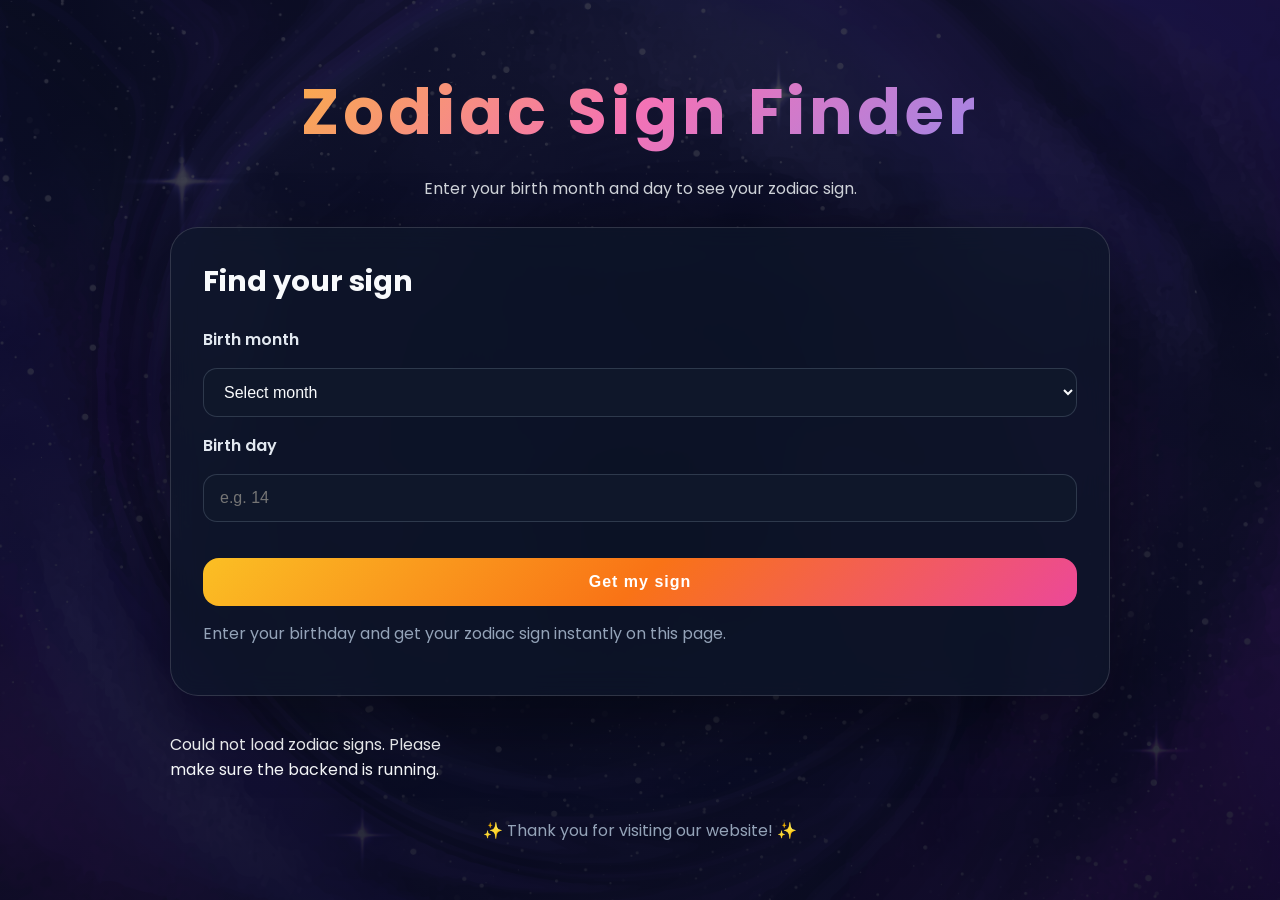
==== commit 3f6fbbaf: "Prepare secure Vercel deployment" ====
--- a/frontend/index.html
+++ b/frontend/index.html
@@ -1,133 +1,133 @@
-<!DOCTYPE html>
-<html lang="en">
-<head>
-  <meta charset="UTF-8" />
-  <meta name="viewport" content="width=device-width, initial-scale=1.0" />
-  <title>Zodiac Sign Finder</title>
-  <link rel="stylesheet" href="style.css" />
-</head>
-<body>
-  <main class="page">
-    <section class="hero">
-      <h1>Zodiac Sign Finder</h1>
-      <p>Enter your birth month and day to see your zodiac sign.</p>
-    </section>
-
-    <section class="card">
-      <h2>Find your sign</h2>
-      <form class="sign-form" id="zodiac-form">
-        <label for="month">Birth month</label>
-        <select id="month" name="month" required>
-          <option value="">Select month</option>
-          <option value="1">January</option>
-          <option value="2">February</option>
-          <option value="3">March</option>
-          <option value="4">April</option>
-          <option value="5">May</option>
-          <option value="6">June</option>
-          <option value="7">July</option>
-          <option value="8">August</option>
-          <option value="9">September</option>
-          <option value="10">October</option>
-          <option value="11">November</option>
-          <option value="12">December</option>
-        </select>
-
-        <label for="day">Birth day</label>
-        <input id="day" name="day" type="number" min="1" max="31" placeholder="e.g. 14" required />
-
-        <button type="submit">Get my sign</button>
-      </form>
-      <p class="help-text">Enter your birthday and get your zodiac sign instantly on this page.</p>
-      <div class="result hidden" id="result" aria-live="polite"></div>
-      <!-- <button type="button" class="explore-btn" id="explore-btn">
-        Explore all zodiac signs
-      </button> -->
-    </section>
-
-    <section class="grid hidden" id="zodiac-grid">
-
-    </section>
-
-    <!-- <section class="grid hidden" id="zodiac-grid">
-      <a href="pages/aries.html" class="sign-link">
-        <article class="sign-card">
-          <h3>Aries</h3>
-          <p>Mar 21 - Apr 19</p>
-        </article>
-      </a>
-      <a href="pages/taurus.html" class="sign-link">
-        <article class="sign-card">
-          <h3>Taurus</h3>
-        <p>Apr 20 - May 20</p>
-      </article>
-      </a>
-      <a href="pages/gemini.html" class="sign-link">
-        <article class="sign-card">
-          <h3>Gemini</h3>
-          <p>May 21 - Jun 20</p>
-        </article>
-      </a>
-      <a href="pages/cancer.html" class="sign-link">
-        <article class="sign-card">
-          <h3>Cancer</h3>
-          <p>Jun 21 - Jul 22</p>
-        </article>
-      </a>
-      <a href="pages/leo.html" class="sign-link">
-        <article class="sign-card">
-          <h3>Leo</h3>
-        <p>Jul 23 - Aug 22</p>
-      </article>
-      </a>
-      <a href="pages/virgo.html" class="sign-link">
-        <article class="sign-card">
-          <h3>Virgo</h3>
-          <p>Aug 23 - Sep 22</p>
-        </article>
-      </a>
-      <a href="pages/libra.html" class="sign-link">
-        <article class="sign-card">
-          <h3>Libra</h3>
-          <p>Sep 23 - Oct 22</p>
-        </article>
-      </a>
-      <a href="pages/scorpio.html" class="sign-link">
-        <article class="sign-card">
-          <h3>Scorpio</h3>
-          <p>Oct 23 - Nov 21</p>
-        </article>
-      </a>
-      <a href="pages/sagittarius.html" class="sign-link">
-        <article class="sign-card">
-          <h3>Sagittarius</h3>
-          <p>Nov 22 - Dec 21</p>
-        </article>
-      </a>
-      <a href="pages/capricorn.html" class="sign-link">
-        <article class="sign-card">
-          <h3>Capricorn</h3>
-          <p>Dec 22 - Jan 19</p>
-        </article>
-      </a>
-      <a href="pages/aquarius.html" class="sign-link">
-        <article class="sign-card">
-          <h3>Aquarius</h3>
-          <p>Jan 20 - Feb 18</p>
-        </article>
-      </a>
-      <a href="pages/pisces.html" class="sign-link">
-        <article class="sign-card">
-          <h3>Pisces</h3>
-          <p>Feb 19 - Mar 20</p>
-        </article>
-      </a>
-    </section> -->
-
-    <footer class="footer">
-      <p>✨ Thank you for visiting our website! ✨</p>
-    </footer>
-  </main>
-  <script src="script.js?v=2"></script>
-</body>
-</html>
+<!DOCTYPE html>
+<html lang="en">
+<head>
+  <meta charset="UTF-8" />
+  <meta name="viewport" content="width=device-width, initial-scale=1.0" />
+  <title>Zodiac Sign Finder</title>
+  <link rel="stylesheet" href="style.css" />
+</head>
+<body>
+  <main class="page">
+    <section class="hero">
+      <h1>Zodiac Sign Finder</h1>
+      <p>Enter your birth month and day to see your zodiac sign.</p>
+    </section>
+
+    <section class="card">
+      <h2>Find your sign</h2>
+      <form class="sign-form" id="zodiac-form">
+        <label for="month">Birth month</label>
+        <select id="month" name="month" required>
+          <option value="">Select month</option>
+          <option value="1">January</option>
+          <option value="2">February</option>
+          <option value="3">March</option>
+          <option value="4">April</option>
+          <option value="5">May</option>
+          <option value="6">June</option>
+          <option value="7">July</option>
+          <option value="8">August</option>
+          <option value="9">September</option>
+          <option value="10">October</option>
+          <option value="11">November</option>
+          <option value="12">December</option>
+        </select>
+
+        <label for="day">Birth day</label>
+        <input id="day" name="day" type="number" min="1" max="31" step="1" placeholder="e.g. 14" required />
+
+        <button type="submit">Get my sign</button>
+      </form>
+      <p class="help-text">Enter your birthday and get your zodiac sign instantly on this page.</p>
+      <div class="result hidden" id="result" aria-live="polite"></div>
+      <!-- <button type="button" class="explore-btn" id="explore-btn">
+        Explore all zodiac signs
+      </button> -->
+    </section>
+
+    <section class="grid hidden" id="zodiac-grid">
+
+    </section>
+
+    <!-- <section class="grid hidden" id="zodiac-grid">
+      <a href="pages/aries.html" class="sign-link">
+        <article class="sign-card">
+          <h3>Aries</h3>
+          <p>Mar 21 - Apr 19</p>
+        </article>
+      </a>
+      <a href="pages/taurus.html" class="sign-link">
+        <article class="sign-card">
+          <h3>Taurus</h3>
+        <p>Apr 20 - May 20</p>
+      </article>
+      </a>
+      <a href="pages/gemini.html" class="sign-link">
+        <article class="sign-card">
+          <h3>Gemini</h3>
+          <p>May 21 - Jun 20</p>
+        </article>
+      </a>
+      <a href="pages/cancer.html" class="sign-link">
+        <article class="sign-card">
+          <h3>Cancer</h3>
+          <p>Jun 21 - Jul 22</p>
+        </article>
+      </a>
+      <a href="pages/leo.html" class="sign-link">
+        <article class="sign-card">
+          <h3>Leo</h3>
+        <p>Jul 23 - Aug 22</p>
+      </article>
+      </a>
+      <a href="pages/virgo.html" class="sign-link">
+        <article class="sign-card">
+          <h3>Virgo</h3>
+          <p>Aug 23 - Sep 22</p>
+        </article>
+      </a>
+      <a href="pages/libra.html" class="sign-link">
+        <article class="sign-card">
+          <h3>Libra</h3>
+          <p>Sep 23 - Oct 22</p>
+        </article>
+      </a>
+      <a href="pages/scorpio.html" class="sign-link">
+        <article class="sign-card">
+          <h3>Scorpio</h3>
+          <p>Oct 23 - Nov 21</p>
+        </article>
+      </a>
+      <a href="pages/sagittarius.html" class="sign-link">
+        <article class="sign-card">
+          <h3>Sagittarius</h3>
+          <p>Nov 22 - Dec 21</p>
+        </article>
+      </a>
+      <a href="pages/capricorn.html" class="sign-link">
+        <article class="sign-card">
+          <h3>Capricorn</h3>
+          <p>Dec 22 - Jan 19</p>
+        </article>
+      </a>
+      <a href="pages/aquarius.html" class="sign-link">
+        <article class="sign-card">
+          <h3>Aquarius</h3>
+          <p>Jan 20 - Feb 18</p>
+        </article>
+      </a>
+      <a href="pages/pisces.html" class="sign-link">
+        <article class="sign-card">
+          <h3>Pisces</h3>
+          <p>Feb 19 - Mar 20</p>
+        </article>
+      </a>
+    </section> -->
+
+    <footer class="footer">
+      <p>✨ Thank you for visiting our website! ✨</p>
+    </footer>
+  </main>
+  <script src="script.js?v=2"></script>
+</body>
+</html>
